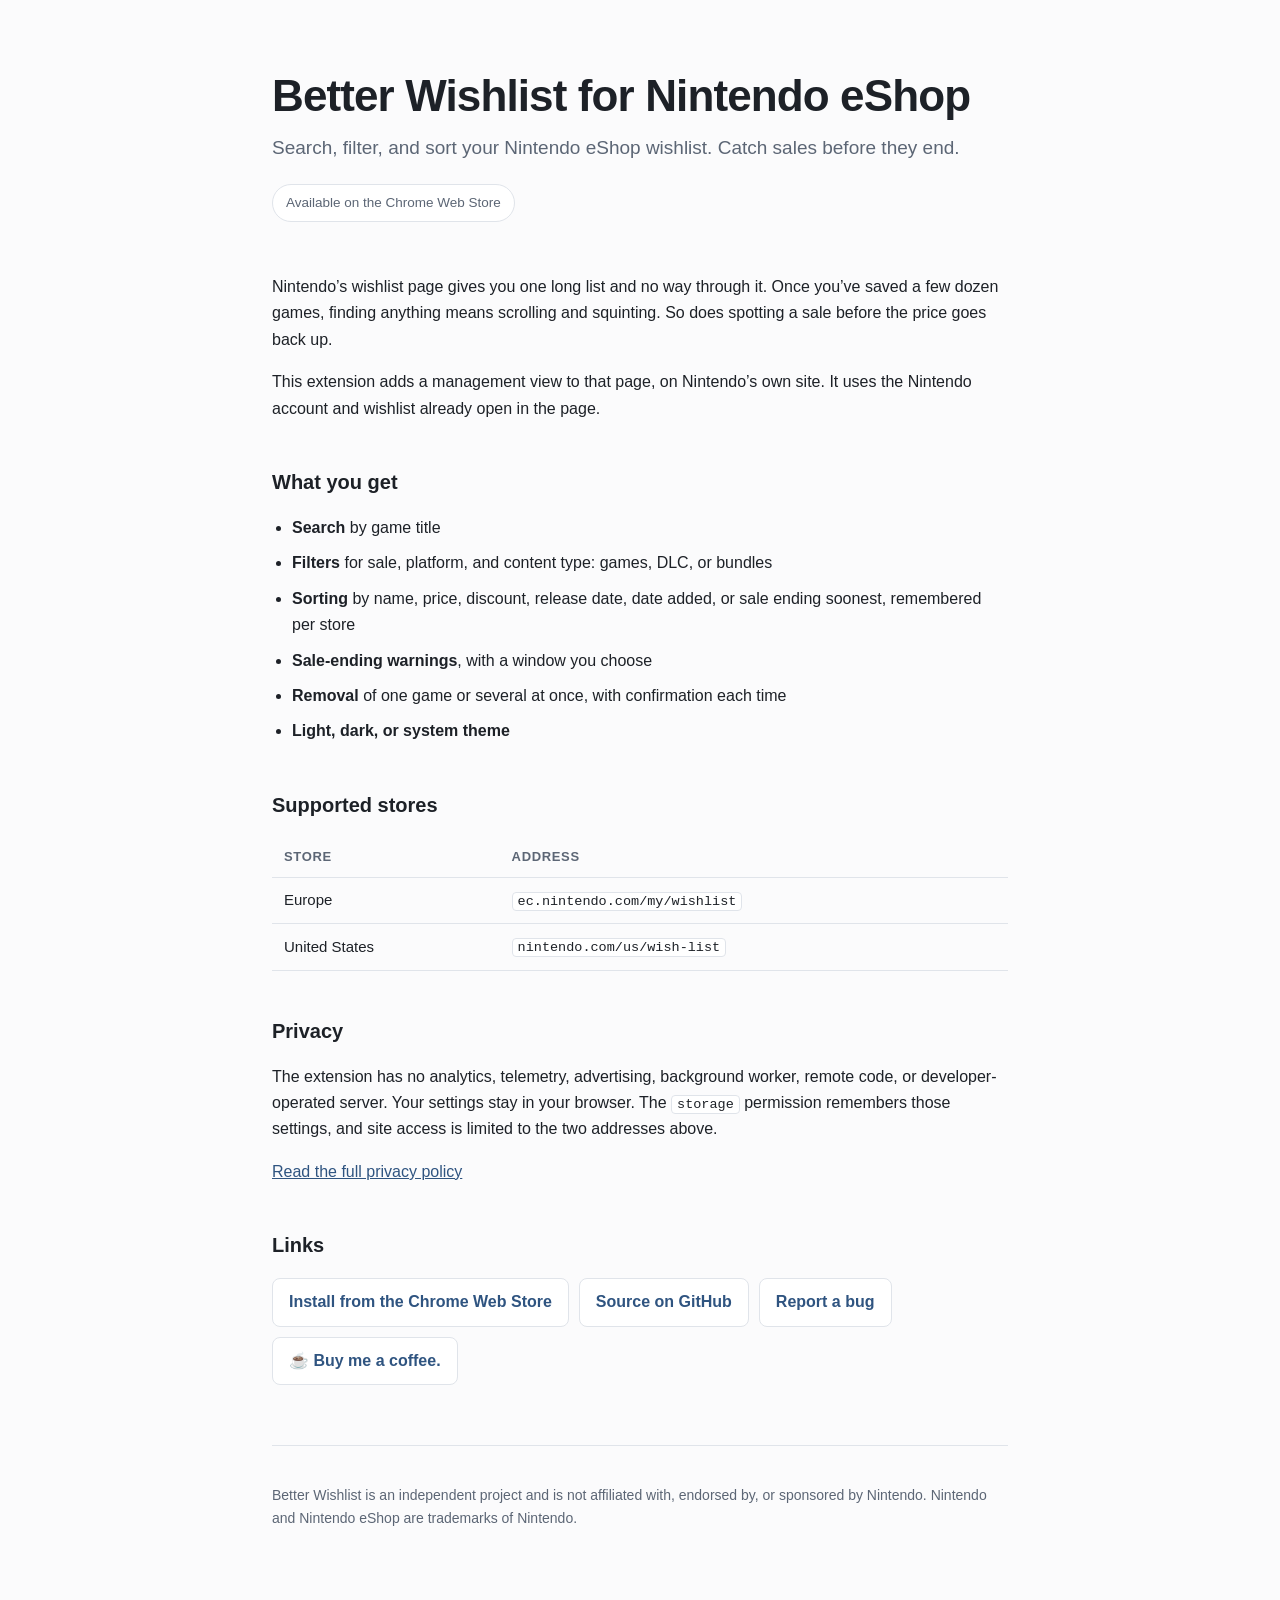
==== index.html @ ea4e4dca "Sync release surface for version 1.0.1 Generated from the private repository at master@8aa69d8." ====
<!doctype html>
<html lang="en">
<head>
<meta charset="utf-8">
<meta name="viewport" content="width=device-width, initial-scale=1">
<title>Better Wishlist for Nintendo eShop</title>
<meta name="description" content="A Chrome extension that adds search, filters, sorting, and sale timing to your Nintendo eShop wishlist.">
<style>
  :root {
    color-scheme: light dark;
    --bg: #fbfbfc;
    --surface: #fff;
    --text: #1d2127;
    --muted: #5c6675;
    --border: #e0e4ea;
    --link: #2f5480;
  }
  @media (prefers-color-scheme: dark) {
    :root {
      --bg: #12151a;
      --surface: #191d24;
      --text: #e9edf3;
      --muted: #a3aebd;
      --border: #2d353f;
      --link: #93bdf0;
    }
  }
  * { box-sizing: border-box; }
  body {
    margin: 0;
    padding: 0 20px 80px;
    background: var(--bg);
    color: var(--text);
    font: 16px/1.65 -apple-system, BlinkMacSystemFont, "Segoe UI", Roboto, sans-serif;
  }
  main { max-width: 46rem; margin: 0 auto; }
  header { padding: 72px 0 36px; }
  h1 { margin: 0 0 12px; font-size: clamp(30px, 6vw, 44px); line-height: 1.1; letter-spacing: -0.02em; }
  .tagline { margin: 0; font-size: 19px; color: var(--muted); }
  h2 { margin: 44px 0 14px; font-size: 20px; }
  a { color: var(--link); }
  ul { padding-left: 1.25em; }
  li { margin: 9px 0; }
  .status {
    display: inline-block;
    margin: 20px 0 0;
    padding: 7px 13px;
    border: 1px solid var(--border);
    border-radius: 999px;
    background: var(--surface);
    color: var(--muted);
    font-size: 13.5px;
  }
  table { width: 100%; border-collapse: collapse; margin: 8px 0; font-size: 15px; }
  th, td { padding: 10px 12px; border-bottom: 1px solid var(--border); text-align: left; }
  th { color: var(--muted); font-size: 13px; text-transform: uppercase; letter-spacing: 0.05em; }
  code {
    padding: 1px 5px;
    border: 1px solid var(--border);
    border-radius: 4px;
    background: var(--surface);
    font-size: 13.5px;
  }
  .links { display: flex; flex-wrap: wrap; gap: 10px; margin-top: 16px; }
  .links a {
    padding: 10px 16px;
    border: 1px solid var(--border);
    border-radius: 8px;
    background: var(--surface);
    text-decoration: none;
    font-weight: 600;
  }
  .links a:hover { border-color: var(--link); }
  .note { margin-top: 16px; color: var(--muted); font-size: 14px; }
  footer {
    margin-top: 60px;
    padding-top: 24px;
    border-top: 1px solid var(--border);
    color: var(--muted);
    font-size: 14px;
  }
</style>
</head>
<body>
<main>
  <header>
    <h1>Better Wishlist for Nintendo eShop</h1>
    <p class="tagline">Search, filter, and sort your Nintendo eShop wishlist. Catch sales
    before they end.</p>
    <p class="status">Available on the Chrome Web Store</p>
  </header>

  <p>Nintendo&rsquo;s wishlist page gives you one long list and no way through it. Once
  you&rsquo;ve saved a few dozen games, finding anything means scrolling and squinting. So does
  spotting a sale before the price goes back up.</p>

  <p>This extension adds a management view to that page, on Nintendo&rsquo;s own
  site. It uses the Nintendo account and wishlist already open in the page.</p>

  <h2>What you get</h2>
  <ul>
    <li><strong>Search</strong> by game title</li>
    <li><strong>Filters</strong> for sale, platform, and content type: games, DLC, or bundles</li>
    <li><strong>Sorting</strong> by name, price, discount, release date, date added, or sale
      ending soonest, remembered per store</li>
    <li><strong>Sale-ending warnings</strong>, with a window you choose</li>
    <li><strong>Removal</strong> of one game or several at once, with confirmation each time</li>
    <li><strong>Light, dark, or system theme</strong></li>
  </ul>

  <h2>Supported stores</h2>
  <table>
    <thead><tr><th>Store</th><th>Address</th></tr></thead>
    <tbody>
      <tr><td>Europe</td><td><code>ec.nintendo.com/my/wishlist</code></td></tr>
      <tr><td>United States</td><td><code>nintendo.com/us/wish-list</code></td></tr>
    </tbody>
  </table>

  <h2>Privacy</h2>
  <p>The extension has no analytics, telemetry, advertising, background worker, remote
  code, or developer-operated server. Your settings stay in your browser. The
  <code>storage</code> permission remembers those settings, and site access is limited to the
  two addresses above.</p>
  <p><a href="privacy.html">Read the full privacy policy</a></p>

  <h2>Links</h2>
  <div class="links">
    <a href="https://chrome.google.com/webstore/detail/jlibjocfcijoaflpjmaibdehimjadpeg">Install from the Chrome Web Store</a>
    <a href="https://github.com/renaudguerin/better-nintendo-wishlist">Source on GitHub</a>
    <a href="https://github.com/renaudguerin/better-nintendo-wishlist/issues">Report a bug</a>
    <a href="https://ko-fi.com/renaudguerin" target="_blank" rel="noopener noreferrer">☕️ Buy me a coffee.</a>
  </div>

  <footer>
    <p>Better Wishlist is an independent project and is not affiliated with, endorsed by,
    or sponsored by Nintendo. Nintendo and Nintendo eShop are trademarks of Nintendo.</p>
  </footer>
</main>
</body>
</html>
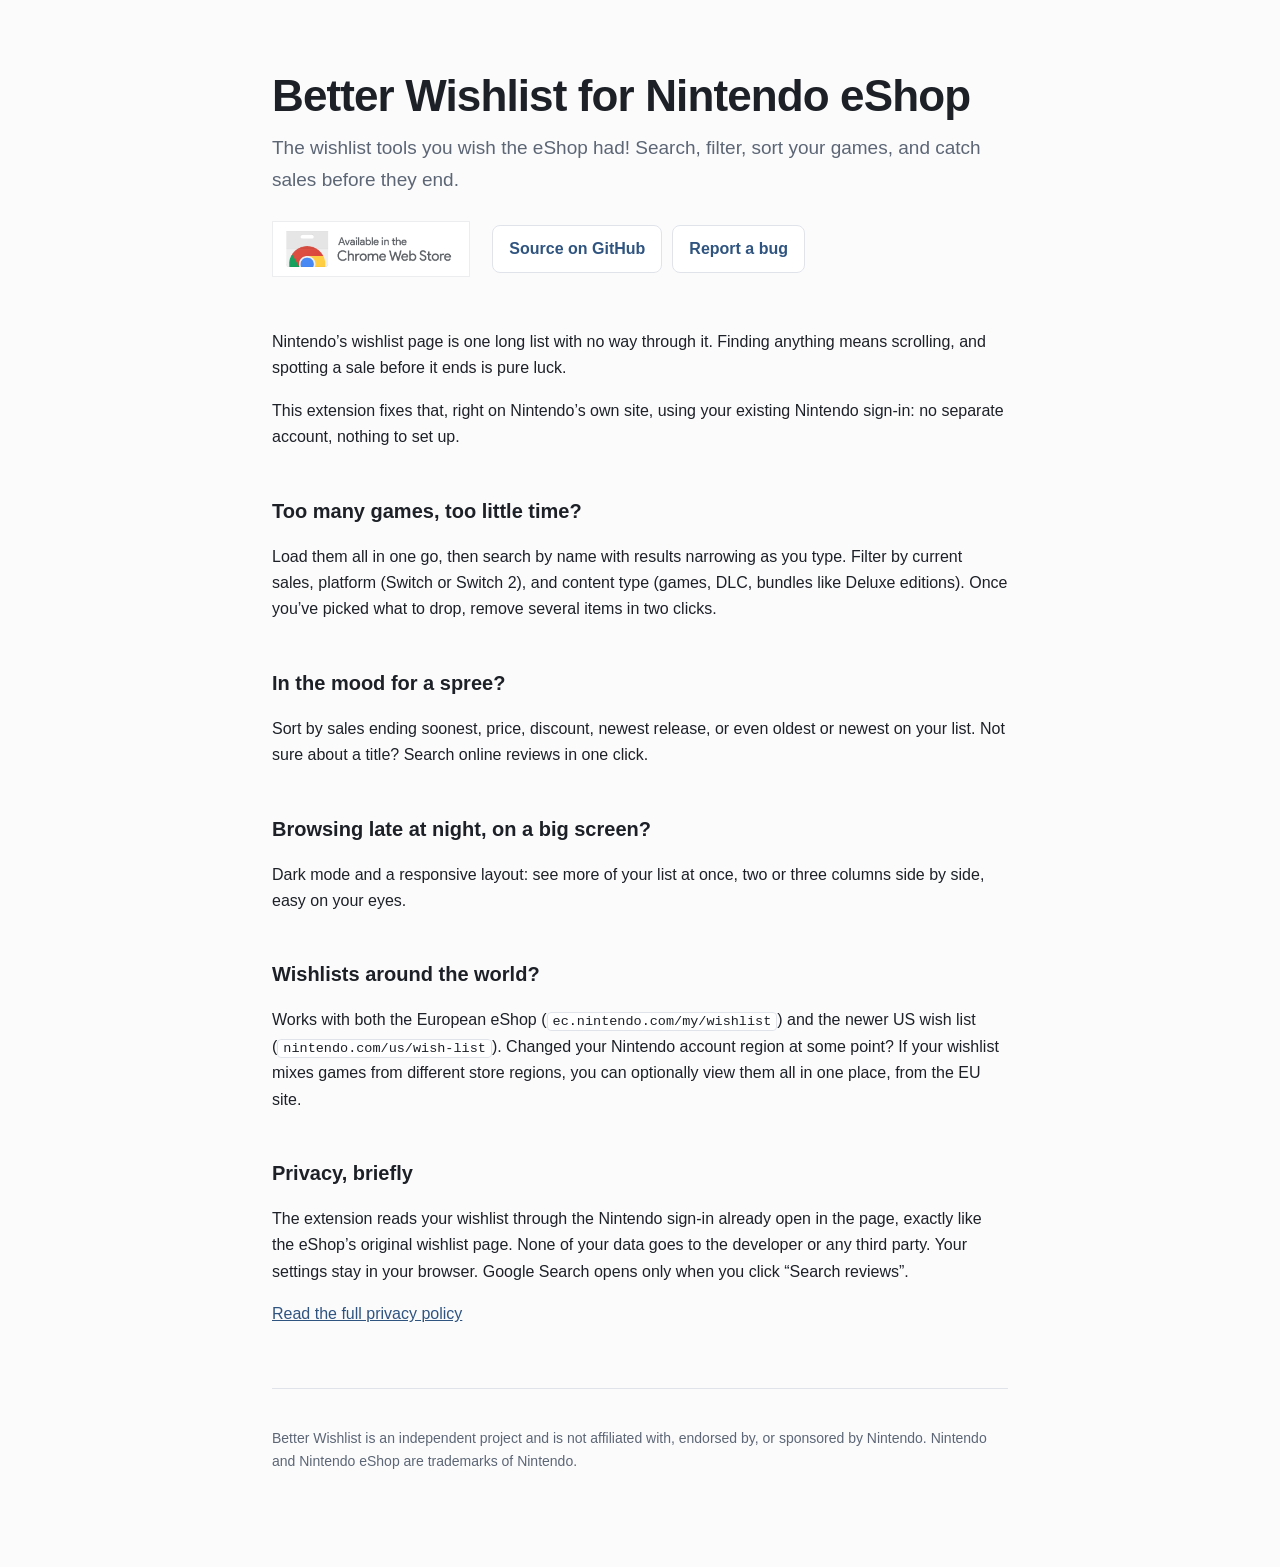
==== commit 96d094d0: "Sync release surface for version 1.0.1 Generated from the private repository at master@3d04f1f." ====
--- a/index.html
+++ b/index.html
@@ -4,7 +4,7 @@
 <meta charset="utf-8">
 <meta name="viewport" content="width=device-width, initial-scale=1">
 <title>Better Wishlist for Nintendo eShop</title>
-<meta name="description" content="A Chrome extension that adds search, filters, sorting, and sale timing to your Nintendo eShop wishlist.">
+  <meta name="description" content="The wishlist tools you wish the eShop had. Search, filter, sort your Nintendo eShop wishlist, and catch sales before they end.">
 <style>
   :root {
     color-scheme: light dark;
@@ -41,19 +41,22 @@
   a { color: var(--link); }
   ul { padding-left: 1.25em; }
   li { margin: 9px 0; }
-  .status {
+  .store-badge {
     display: inline-block;
-    margin: 20px 0 0;
-    padding: 7px 13px;
-    border: 1px solid var(--border);
-    border-radius: 999px;
-    background: var(--surface);
-    color: var(--muted);
-    font-size: 13.5px;
   }
-  table { width: 100%; border-collapse: collapse; margin: 8px 0; font-size: 15px; }
-  th, td { padding: 10px 12px; border-bottom: 1px solid var(--border); text-align: left; }
-  th { color: var(--muted); font-size: 13px; text-transform: uppercase; letter-spacing: 0.05em; }
+  .store-badge img {
+    display: block;
+    height: 56px;
+    width: auto;
+  }
+  .hero-row {
+    display: flex;
+    align-items: center;
+    flex-wrap: wrap;
+    gap: 8px 22px;
+    margin-top: 26px;
+  }
+  .hero-row .links { margin-top: 0; }
   code {
     padding: 1px 5px;
     border: 1px solid var(--border);
@@ -85,57 +88,65 @@
 <main>
   <header>
     <h1>Better Wishlist for Nintendo eShop</h1>
-    <p class="tagline">Search, filter, and sort your Nintendo eShop wishlist. Catch sales
-    before they end.</p>
-    <p class="status">Available on the Chrome Web Store</p>
+    <p class="tagline">The wishlist tools you wish the eShop had! Search, filter,
+    sort your games, and catch sales before they end.</p>
+    <div class="hero-row">
+      <a class="store-badge" href="https://chrome.google.com/webstore/detail/jlibjocfcijoaflpjmaibdehimjadpeg" target="_blank" rel="noopener noreferrer">
+        <img src="chrome-web-store-badge.png" alt="Available in the Chrome Web Store" width="340" height="96">
+      </a>
+      <div class="links">
+        <a href="https://github.com/renaudguerin/better-nintendo-wishlist">Source on GitHub</a>
+        <a href="https://github.com/renaudguerin/better-nintendo-wishlist/issues">Report a bug</a>
+      </div>
+    </div>
   </header>
 
-  <p>Nintendo&rsquo;s wishlist page gives you one long list and no way through it. Once
-  you&rsquo;ve saved a few dozen games, finding anything means scrolling and squinting. So does
-  spotting a sale before the price goes back up.</p>
+  <p>Nintendo&rsquo;s wishlist page is one long list with no way through it. Finding
+  anything means scrolling, and spotting a sale before it ends is pure luck.</p>
 
-  <p>This extension adds a management view to that page, on Nintendo&rsquo;s own
-  site. It uses the Nintendo account and wishlist already open in the page.</p>
+  <p>This extension fixes that, right on Nintendo&rsquo;s own site, using your existing
+  Nintendo sign-in: no separate account, nothing to set up.</p>
 
-  <h2>What you get</h2>
-  <ul>
-    <li><strong>Search</strong> by game title</li>
-    <li><strong>Filters</strong> for sale, platform, and content type: games, DLC, or bundles</li>
-    <li><strong>Sorting</strong> by name, price, discount, release date, date added, or sale
-      ending soonest, remembered per store</li>
-    <li><strong>Sale-ending warnings</strong>, with a window you choose</li>
-    <li><strong>Removal</strong> of one game or several at once, with confirmation each time</li>
-    <li><strong>Light, dark, or system theme</strong></li>
-  </ul>
+  <h2>Too many games, too little time?</h2>
+  <p>Load them all in one go, then search by name with results narrowing as you type.
+  Filter by current sales, platform (Switch or Switch&nbsp;2), and content type (games, DLC,
+  bundles like Deluxe editions). Once you&rsquo;ve picked what to drop, remove several items
+  in two clicks.</p>
 
-  <h2>Supported stores</h2>
-  <table>
-    <thead><tr><th>Store</th><th>Address</th></tr></thead>
-    <tbody>
-      <tr><td>Europe</td><td><code>ec.nintendo.com/my/wishlist</code></td></tr>
-      <tr><td>United States</td><td><code>nintendo.com/us/wish-list</code></td></tr>
-    </tbody>
-  </table>
+  <h2>In the mood for a spree?</h2>
+  <p>Sort by sales ending soonest, price, discount, newest release, or even oldest or
+  newest on your list. Not sure about a title? Search online reviews in one click.</p>
 
-  <h2>Privacy</h2>
-  <p>The extension has no analytics, telemetry, advertising, background worker, remote
-  code, or developer-operated server. Your settings stay in your browser. The
-  <code>storage</code> permission remembers those settings, and site access is limited to the
-  two addresses above.</p>
+  <h2>Browsing late at night, on a big screen?</h2>
+  <p>Dark mode and a responsive layout: see more of your list at once, two or three columns
+  side by side, easy on your eyes.</p>
+
+  <h2>Wishlists around the world?</h2>
+  <p>Works with both the European eShop (<code>ec.nintendo.com/my/wishlist</code>) and the
+  newer US wish list (<code>nintendo.com/us/wish-list</code>). Changed your Nintendo account
+  region at some point? If your wishlist mixes games from different store regions, you can
+  optionally view them all in one place, from the EU site.</p>
+
+  <h2>Privacy, briefly</h2>
+  <p>The extension reads your wishlist through the Nintendo sign-in already open in the
+  page, exactly like the eShop&rsquo;s original wishlist page. None of your data goes to the
+  developer or any third party. Your settings stay in your browser. Google Search opens
+  only when you click &ldquo;Search reviews&rdquo;.</p>
   <p><a href="privacy.html">Read the full privacy policy</a></p>
-
-  <h2>Links</h2>
-  <div class="links">
-    <a href="https://chrome.google.com/webstore/detail/jlibjocfcijoaflpjmaibdehimjadpeg">Install from the Chrome Web Store</a>
-    <a href="https://github.com/renaudguerin/better-nintendo-wishlist">Source on GitHub</a>
-    <a href="https://github.com/renaudguerin/better-nintendo-wishlist/issues">Report a bug</a>
-    <a href="https://ko-fi.com/renaudguerin" target="_blank" rel="noopener noreferrer">☕️ Buy me a coffee.</a>
-  </div>
 
   <footer>
     <p>Better Wishlist is an independent project and is not affiliated with, endorsed by,
     or sponsored by Nintendo. Nintendo and Nintendo eShop are trademarks of Nintendo.</p>
   </footer>
 </main>
+<script src='https://storage.ko-fi.com/cdn/scripts/overlay-widget.js'></script>
+<script>
+  kofiWidgetOverlay.draw('renaudguerin', {
+    'type': 'floating-chat',
+    'floating-chat.donateButton.text': 'Tip Me',
+    'floating-chat.donateButton.background-color': '#d9534f',
+    'floating-chat.donateButton.text-color': '#fff'
+  });
+</script>
 </body>
 </html>
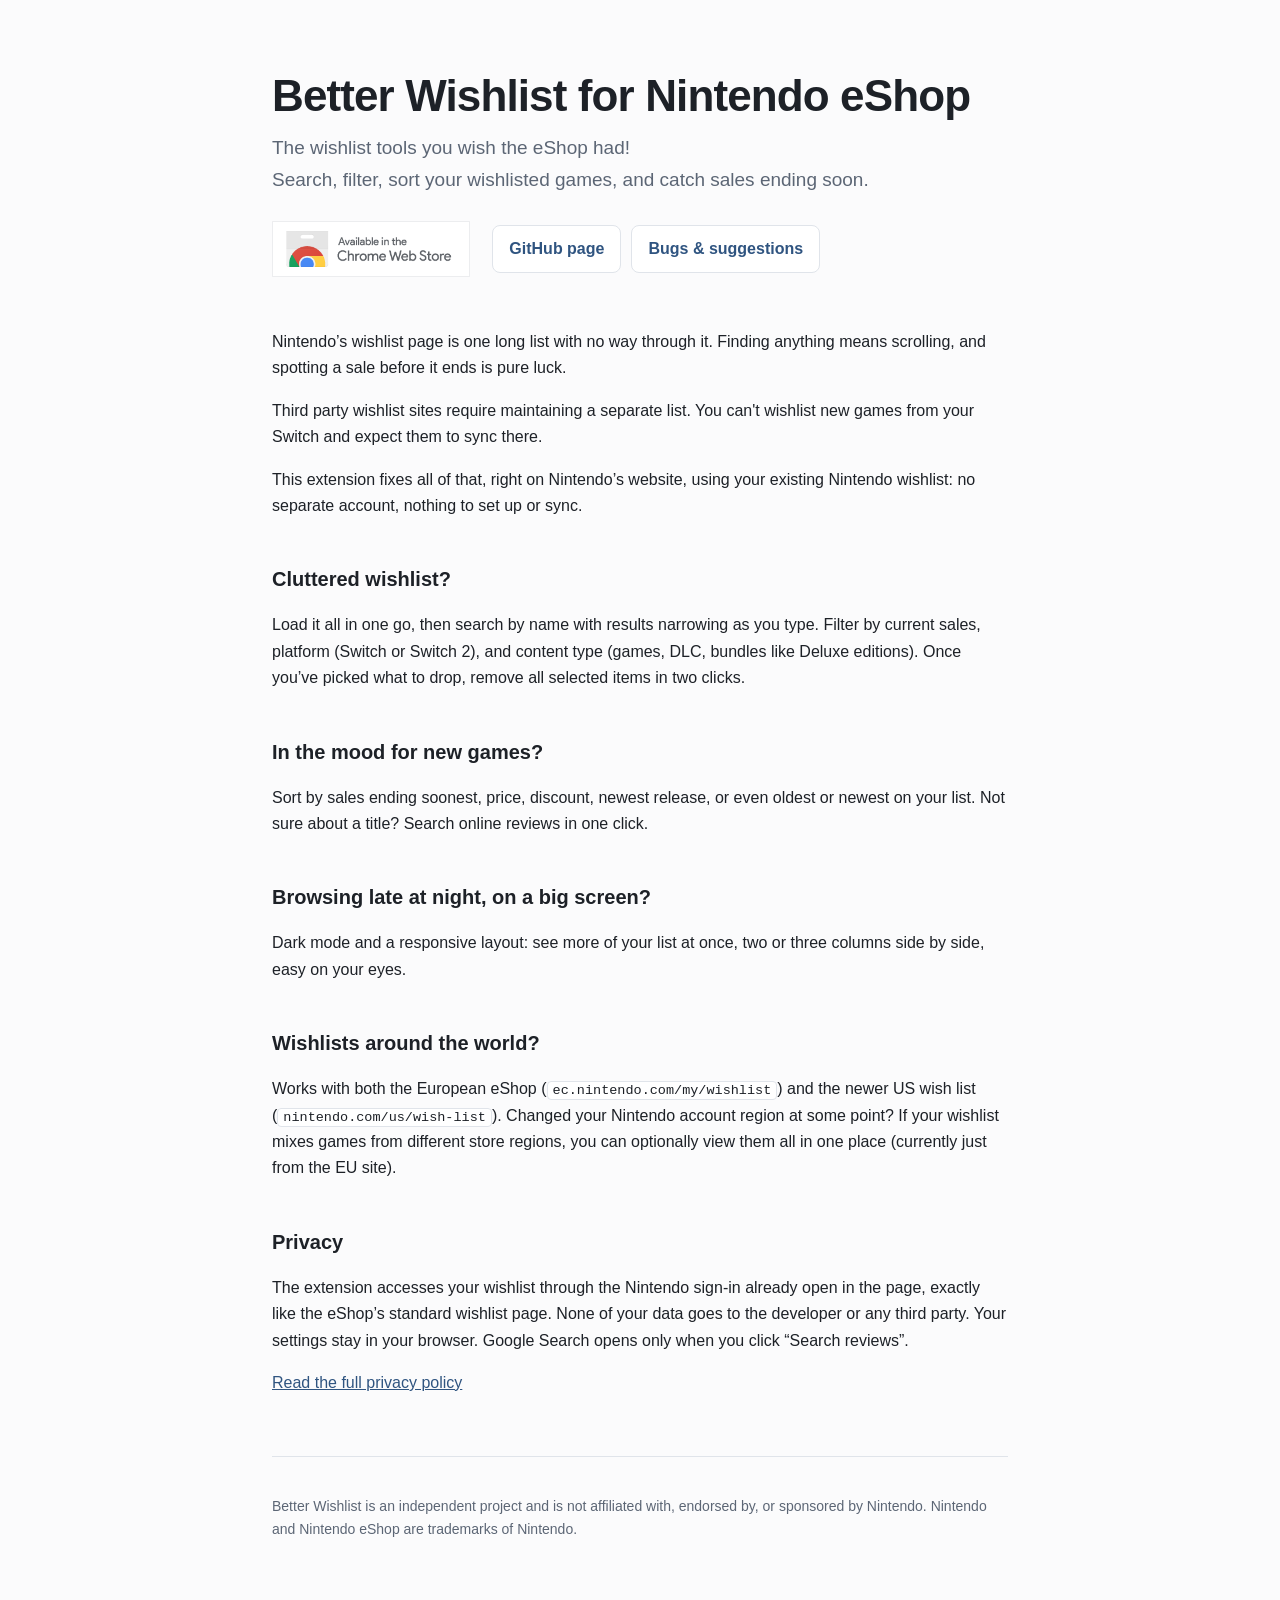
==== commit 46ff4e37: "Sync release surface for version 1.0.1 Generated from the private repository at master@b6cf936." ====
--- a/index.html
+++ b/index.html
@@ -88,15 +88,15 @@
 <main>
   <header>
     <h1>Better Wishlist for Nintendo eShop</h1>
-    <p class="tagline">The wishlist tools you wish the eShop had! Search, filter,
-    sort your games, and catch sales before they end.</p>
+    <p class="tagline">The wishlist tools you wish the eShop had!</p>
+    <p class="tagline">Search, filter, sort your wishlisted games, and catch sales ending soon.</p>
     <div class="hero-row">
       <a class="store-badge" href="https://chrome.google.com/webstore/detail/jlibjocfcijoaflpjmaibdehimjadpeg" target="_blank" rel="noopener noreferrer">
         <img src="chrome-web-store-badge.png" alt="Available in the Chrome Web Store" width="340" height="96">
       </a>
       <div class="links">
-        <a href="https://github.com/renaudguerin/better-nintendo-wishlist">Source on GitHub</a>
-        <a href="https://github.com/renaudguerin/better-nintendo-wishlist/issues">Report a bug</a>
+        <a href="https://github.com/renaudguerin/better-nintendo-wishlist">GitHub page</a>
+        <a href="https://github.com/renaudguerin/better-nintendo-wishlist/issues">Bugs & suggestions</a>
       </div>
     </div>
   </header>
@@ -104,16 +104,19 @@
   <p>Nintendo&rsquo;s wishlist page is one long list with no way through it. Finding
   anything means scrolling, and spotting a sale before it ends is pure luck.</p>
 
-  <p>This extension fixes that, right on Nintendo&rsquo;s own site, using your existing
-  Nintendo sign-in: no separate account, nothing to set up.</p>
+  <p>Third party wishlist sites require maintaining a separate list.
+  You can't wishlist new games from your Switch and expect them to sync there.</p>
 
-  <h2>Too many games, too little time?</h2>
-  <p>Load them all in one go, then search by name with results narrowing as you type.
+  <p>This extension fixes all of that, right on Nintendo&rsquo;s website, using your
+  existing Nintendo wishlist: no separate account, nothing to set up or sync.</p>
+
+  <h2>Cluttered wishlist?</h2>
+  <p>Load it all in one go, then search by name with results narrowing as you type.
   Filter by current sales, platform (Switch or Switch&nbsp;2), and content type (games, DLC,
-  bundles like Deluxe editions). Once you&rsquo;ve picked what to drop, remove several items
+  bundles like Deluxe editions). Once you&rsquo;ve picked what to drop, remove all selected items
   in two clicks.</p>
 
-  <h2>In the mood for a spree?</h2>
+  <h2>In the mood for new games?</h2>
   <p>Sort by sales ending soonest, price, discount, newest release, or even oldest or
   newest on your list. Not sure about a title? Search online reviews in one click.</p>
 
@@ -125,11 +128,11 @@
   <p>Works with both the European eShop (<code>ec.nintendo.com/my/wishlist</code>) and the
   newer US wish list (<code>nintendo.com/us/wish-list</code>). Changed your Nintendo account
   region at some point? If your wishlist mixes games from different store regions, you can
-  optionally view them all in one place, from the EU site.</p>
+  optionally view them all in one place (currently just from the EU site).</p>
 
-  <h2>Privacy, briefly</h2>
-  <p>The extension reads your wishlist through the Nintendo sign-in already open in the
-  page, exactly like the eShop&rsquo;s original wishlist page. None of your data goes to the
+  <h2>Privacy</h2>
+  <p>The extension accesses your wishlist through the Nintendo sign-in already open in the
+  page, exactly like the eShop&rsquo;s standard wishlist page. None of your data goes to the
   developer or any third party. Your settings stay in your browser. Google Search opens
   only when you click &ldquo;Search reviews&rdquo;.</p>
   <p><a href="privacy.html">Read the full privacy policy</a></p>
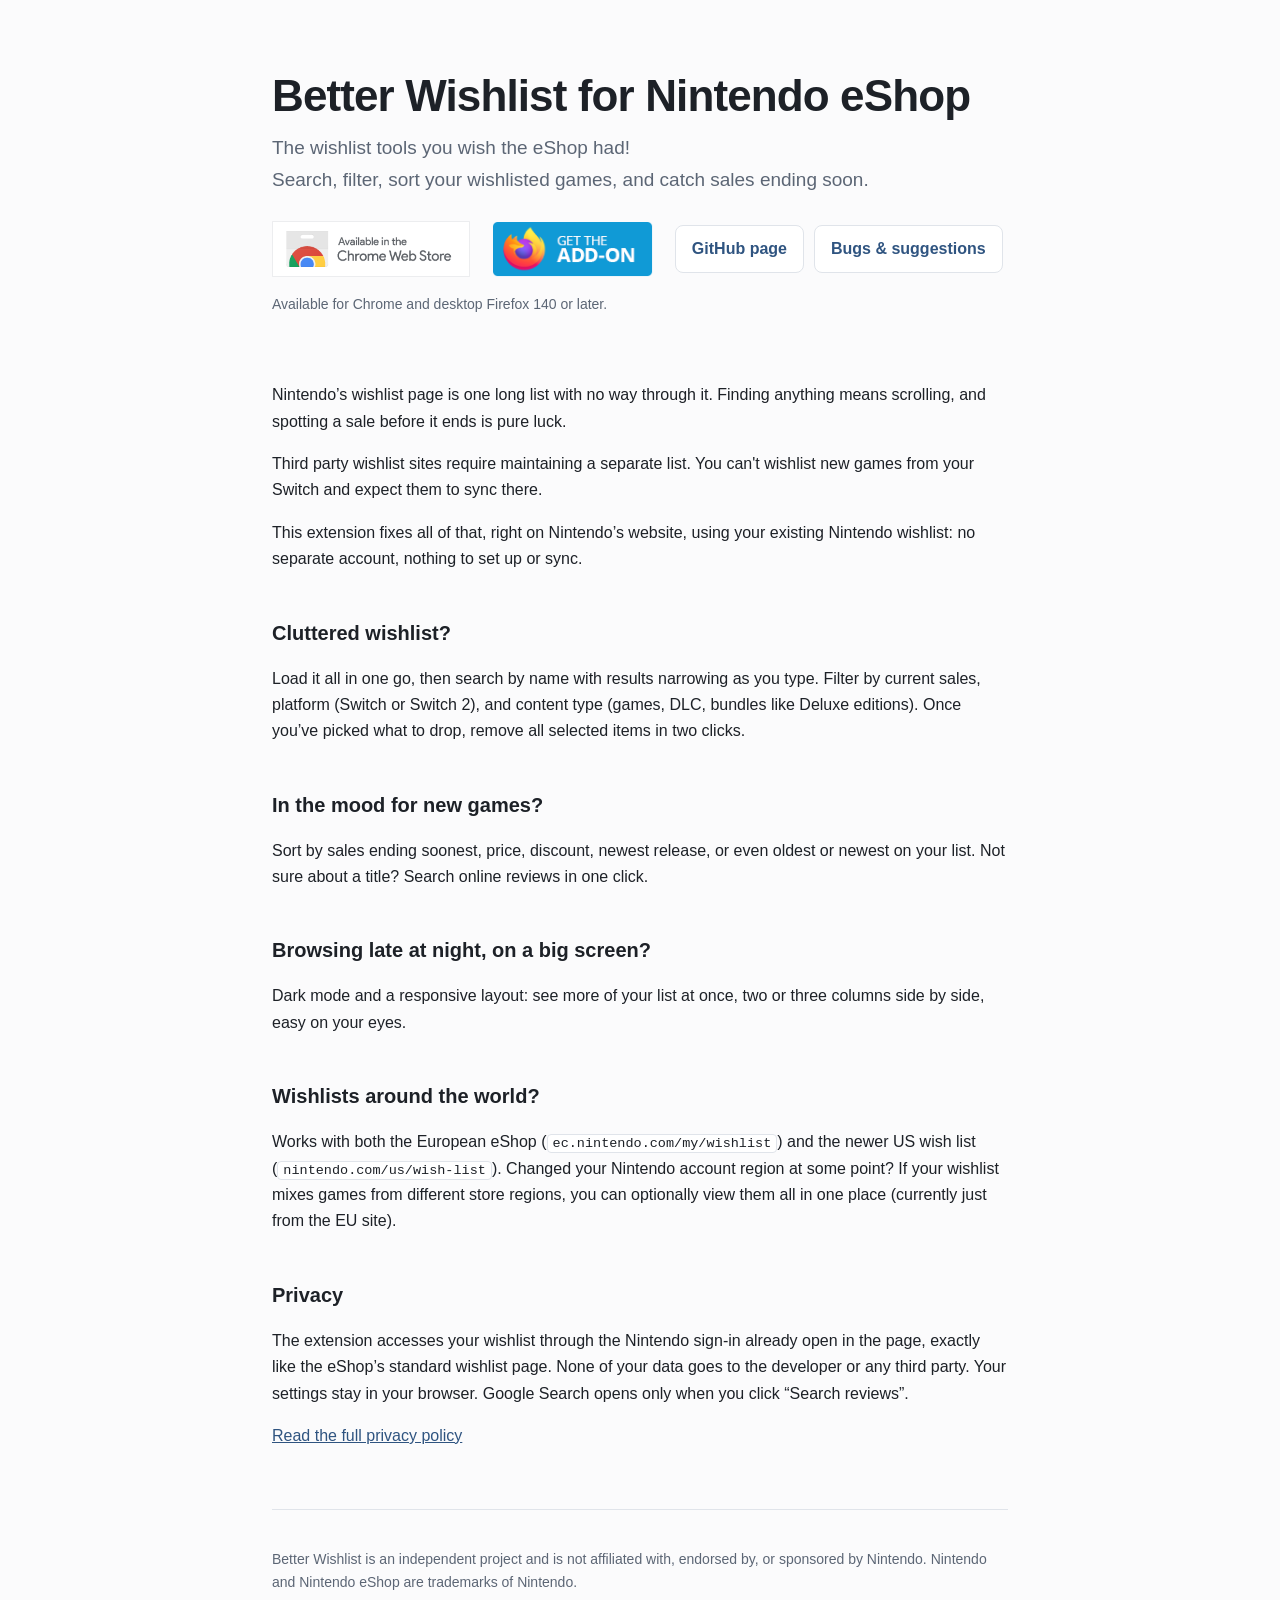
==== commit ab3b4725: "Sync release surface for version 1.0.4 Generated from the private repository at master@a09395a." ====
--- a/index.html
+++ b/index.html
@@ -94,11 +94,16 @@
       <a class="store-badge" href="https://chrome.google.com/webstore/detail/jlibjocfcijoaflpjmaibdehimjadpeg" target="_blank" rel="noopener noreferrer">
         <img src="chrome-web-store-badge.png" alt="Available in the Chrome Web Store" width="340" height="96">
       </a>
+      <!-- Official Mozilla badge: https://blog.mozilla.org/addons/2015/11/promote-your-add-ons-with-the-get-the-add-on-button/ -->
+      <a class="store-badge" href="https://addons.mozilla.org/en-US/firefox/addon/better-wishlist-nintendo-eshop/" target="_blank" rel="noopener noreferrer">
+        <img src="firefox-add-on-badge.png" alt="Get the add-on for Firefox" width="172" height="60">
+      </a>
       <div class="links">
         <a href="https://github.com/renaudguerin/better-nintendo-wishlist">GitHub page</a>
         <a href="https://github.com/renaudguerin/better-nintendo-wishlist/issues">Bugs & suggestions</a>
       </div>
     </div>
+    <p class="note">Available for Chrome and desktop Firefox 140 or later.</p>
   </header>
 
   <p>Nintendo&rsquo;s wishlist page is one long list with no way through it. Finding
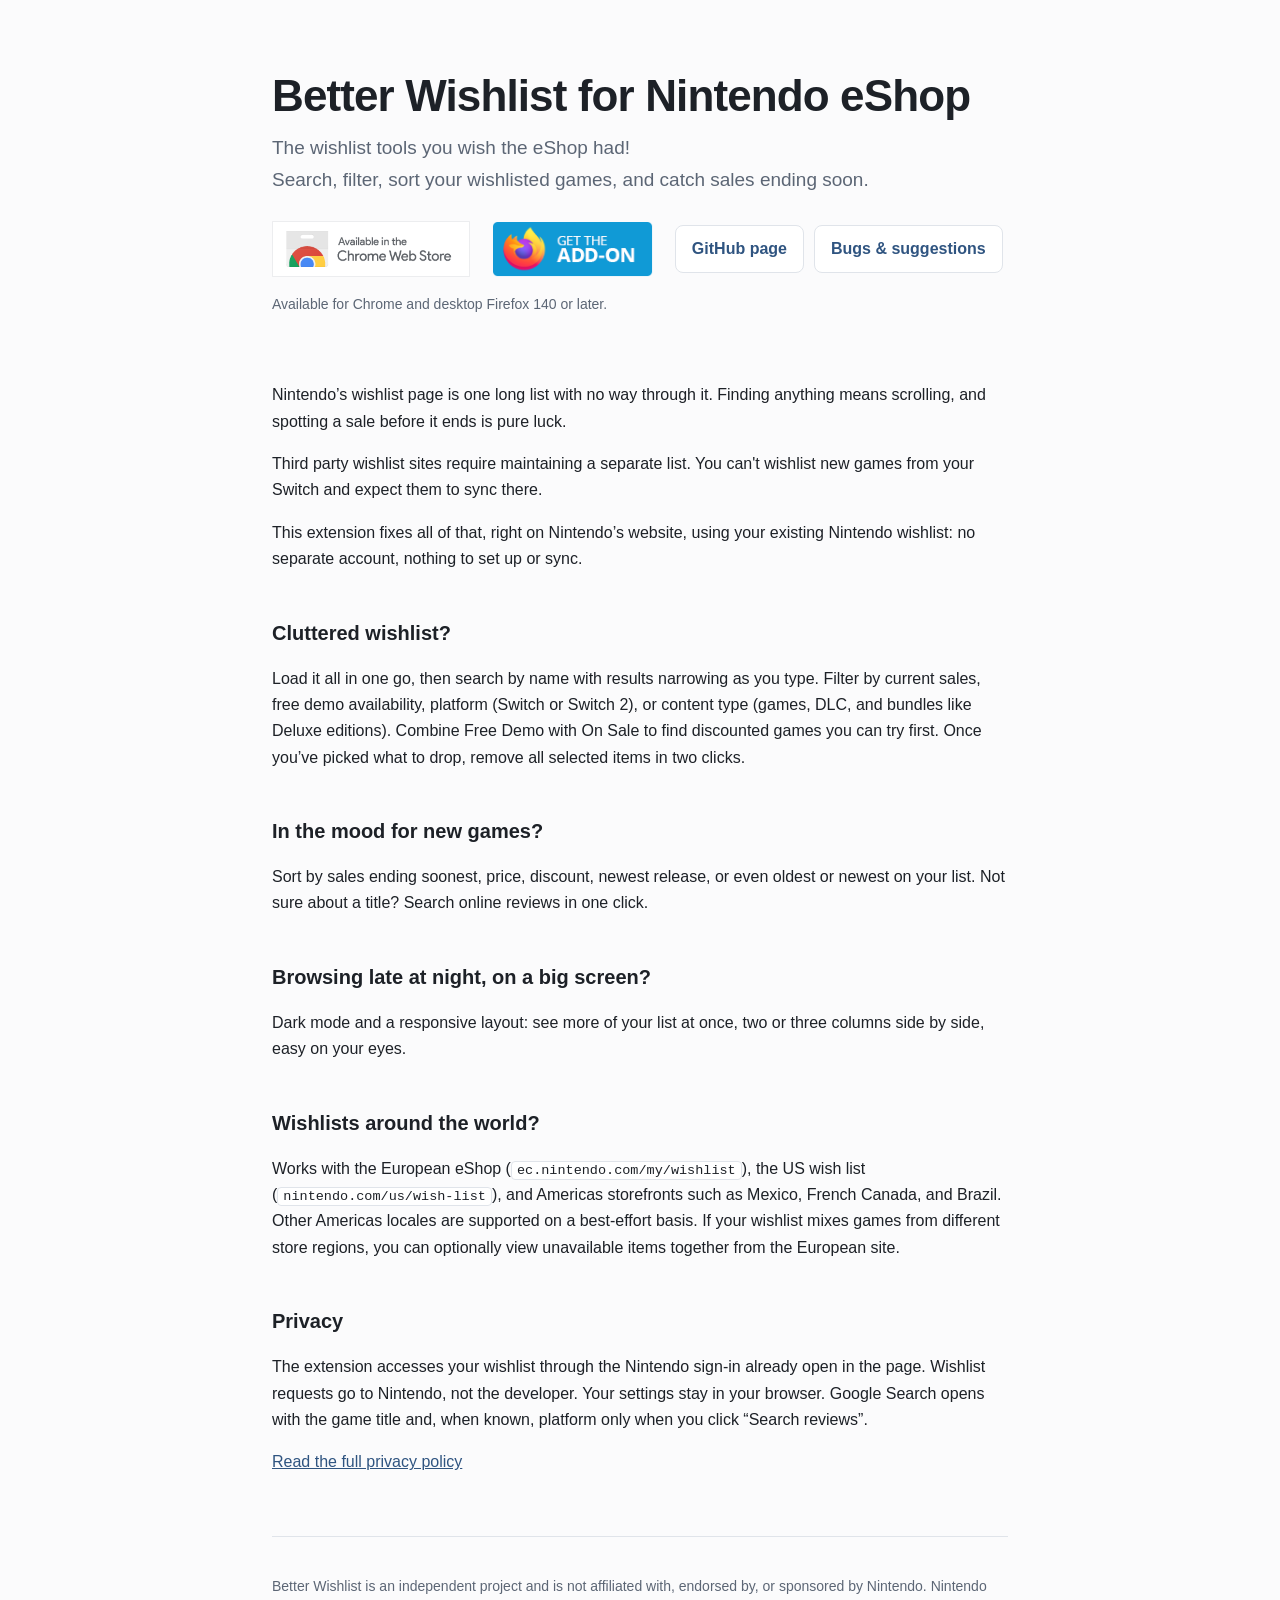
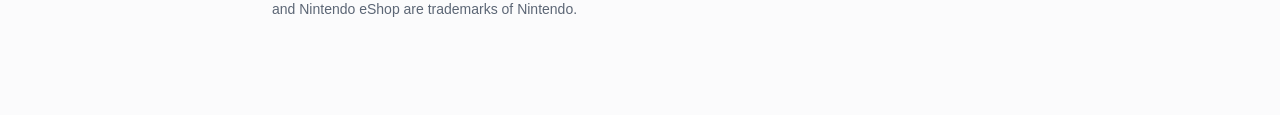
==== commit d4cfe399: "Sync release surface for version 1.1.0 Generated from the private repository at master@cf3a529." ====
--- a/index.html
+++ b/index.html
@@ -117,9 +117,10 @@
 
   <h2>Cluttered wishlist?</h2>
   <p>Load it all in one go, then search by name with results narrowing as you type.
-  Filter by current sales, platform (Switch or Switch&nbsp;2), and content type (games, DLC,
-  bundles like Deluxe editions). Once you&rsquo;ve picked what to drop, remove all selected items
-  in two clicks.</p>
+  Filter by current sales, free demo availability, platform (Switch or Switch&nbsp;2),
+  or content type (games, DLC, and bundles like Deluxe editions). Combine Free Demo with
+  On Sale to find discounted games you can try first. Once you&rsquo;ve picked what to drop,
+  remove all selected items in two clicks.</p>
 
   <h2>In the mood for new games?</h2>
   <p>Sort by sales ending soonest, price, discount, newest release, or even oldest or
@@ -130,16 +131,17 @@
   side by side, easy on your eyes.</p>
 
   <h2>Wishlists around the world?</h2>
-  <p>Works with both the European eShop (<code>ec.nintendo.com/my/wishlist</code>) and the
-  newer US wish list (<code>nintendo.com/us/wish-list</code>). Changed your Nintendo account
-  region at some point? If your wishlist mixes games from different store regions, you can
-  optionally view them all in one place (currently just from the EU site).</p>
+  <p>Works with the European eShop (<code>ec.nintendo.com/my/wishlist</code>), the US wish
+  list (<code>nintendo.com/us/wish-list</code>), and Americas storefronts such as Mexico,
+  French Canada, and Brazil. Other Americas locales are supported on a best-effort basis.
+  If your wishlist mixes games from different store regions, you can optionally view
+  unavailable items together from the European site.</p>
 
   <h2>Privacy</h2>
   <p>The extension accesses your wishlist through the Nintendo sign-in already open in the
-  page, exactly like the eShop&rsquo;s standard wishlist page. None of your data goes to the
-  developer or any third party. Your settings stay in your browser. Google Search opens
-  only when you click &ldquo;Search reviews&rdquo;.</p>
+  page. Wishlist requests go to Nintendo, not the developer. Your settings stay in your
+  browser. Google Search opens with the game title and, when known, platform only when
+  you click &ldquo;Search reviews&rdquo;.</p>
   <p><a href="privacy.html">Read the full privacy policy</a></p>
 
   <footer>
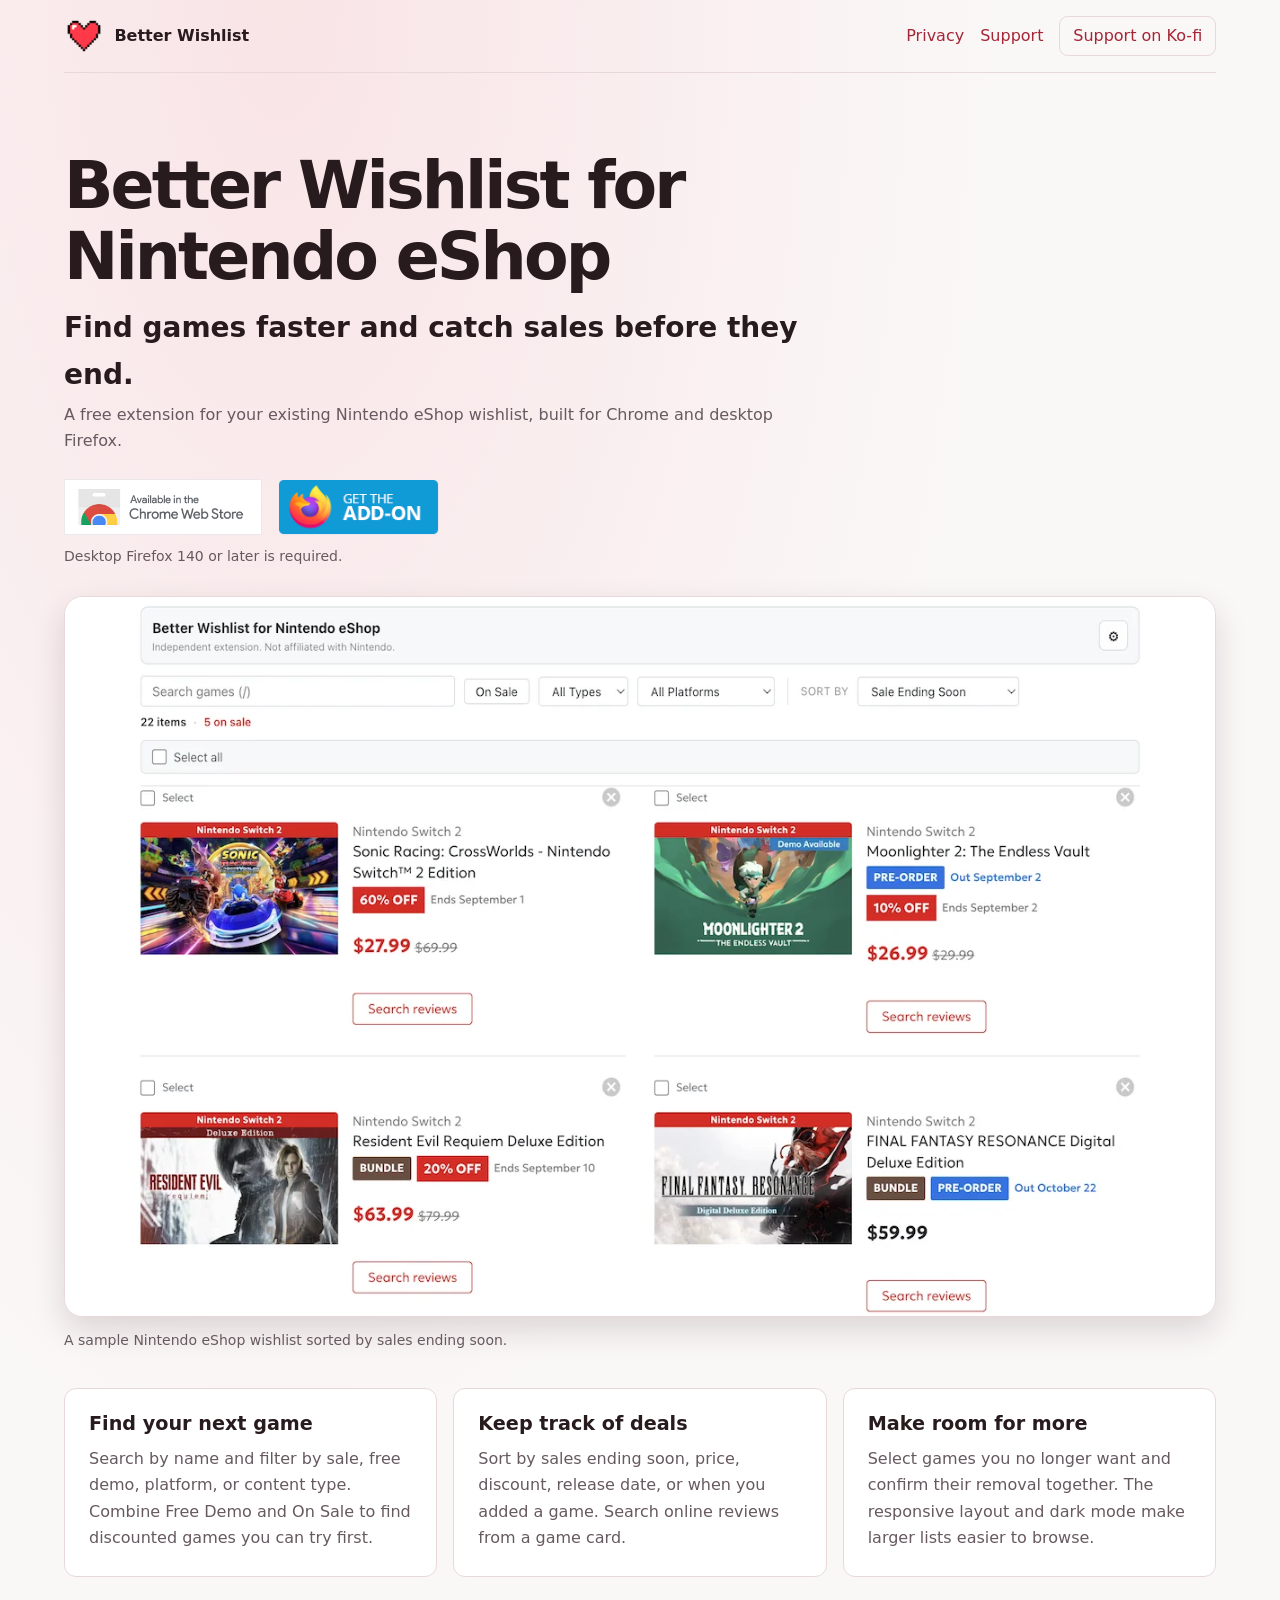
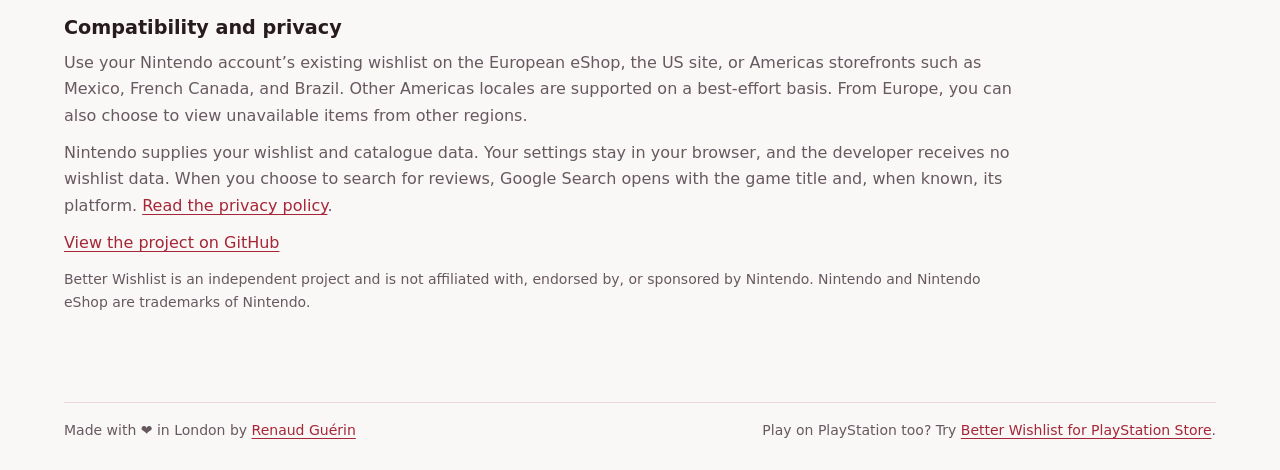
==== commit 6a39ab66: "Publish the Nintendo homepage and PlayStation footer link Website source: b1a9b74 in the private rep" ====
--- a/index.html
+++ b/index.html
@@ -1,162 +1,168 @@
 <!doctype html>
-<html lang="en">
+<html lang="en-GB">
 <head>
-<meta charset="utf-8">
-<meta name="viewport" content="width=device-width, initial-scale=1">
-<title>Better Wishlist for Nintendo eShop</title>
-  <meta name="description" content="The wishlist tools you wish the eShop had. Search, filter, sort your Nintendo eShop wishlist, and catch sales before they end.">
-<style>
-  :root {
-    color-scheme: light dark;
-    --bg: #fbfbfc;
-    --surface: #fff;
-    --text: #1d2127;
-    --muted: #5c6675;
-    --border: #e0e4ea;
-    --link: #2f5480;
-  }
-  @media (prefers-color-scheme: dark) {
+  <meta charset="utf-8">
+  <meta name="viewport" content="width=device-width, initial-scale=1">
+  <meta name="description" content="Search, filter and sort your Nintendo eShop wishlist and catch sales before they end.">
+  <title>Better Wishlist for Nintendo eShop</title>
+  <link rel="icon" href="extension/icons/icon32.png" sizes="32x32">
+  <style>
     :root {
-      --bg: #12151a;
-      --surface: #191d24;
-      --text: #e9edf3;
-      --muted: #a3aebd;
-      --border: #2d353f;
-      --link: #93bdf0;
+      color-scheme: light dark;
+      --background: #faf7f7;
+      --surface: #fff;
+      --text: #271b1e;
+      --muted: #675960;
+      --border: #e8d8da;
+      --accent: #a52636;
+      --glow: #f9e4e6;
+      font-family: system-ui, sans-serif;
     }
-  }
-  * { box-sizing: border-box; }
-  body {
-    margin: 0;
-    padding: 0 20px 80px;
-    background: var(--bg);
-    color: var(--text);
-    font: 16px/1.65 -apple-system, BlinkMacSystemFont, "Segoe UI", Roboto, sans-serif;
-  }
-  main { max-width: 46rem; margin: 0 auto; }
-  header { padding: 72px 0 36px; }
-  h1 { margin: 0 0 12px; font-size: clamp(30px, 6vw, 44px); line-height: 1.1; letter-spacing: -0.02em; }
-  .tagline { margin: 0; font-size: 19px; color: var(--muted); }
-  h2 { margin: 44px 0 14px; font-size: 20px; }
-  a { color: var(--link); }
-  ul { padding-left: 1.25em; }
-  li { margin: 9px 0; }
-  .store-badge {
-    display: inline-block;
-  }
-  .store-badge img {
-    display: block;
-    height: 56px;
-    width: auto;
-  }
-  .hero-row {
-    display: flex;
-    align-items: center;
-    flex-wrap: wrap;
-    gap: 8px 22px;
-    margin-top: 26px;
-  }
-  .hero-row .links { margin-top: 0; }
-  code {
-    padding: 1px 5px;
-    border: 1px solid var(--border);
-    border-radius: 4px;
-    background: var(--surface);
-    font-size: 13.5px;
-  }
-  .links { display: flex; flex-wrap: wrap; gap: 10px; margin-top: 16px; }
-  .links a {
-    padding: 10px 16px;
-    border: 1px solid var(--border);
-    border-radius: 8px;
-    background: var(--surface);
-    text-decoration: none;
-    font-weight: 600;
-  }
-  .links a:hover { border-color: var(--link); }
-  .note { margin-top: 16px; color: var(--muted); font-size: 14px; }
-  footer {
-    margin-top: 60px;
-    padding-top: 24px;
-    border-top: 1px solid var(--border);
-    color: var(--muted);
-    font-size: 14px;
-  }
-</style>
+    @media (prefers-color-scheme: dark) {
+      :root {
+        --background: #1c141a;
+        --surface: #2a1d24;
+        --text: #fff6f7;
+        --muted: #d4bdc4;
+        --border: #4b353f;
+        --accent: #ffb7c0;
+        --glow: #4a2635;
+      }
+    }
+    * { box-sizing: border-box; }
+    body {
+      margin: 0;
+      padding-inline: clamp(1rem, 4vw, 3rem);
+      background: radial-gradient(ellipse at 22% 0%, var(--glow), transparent 44rem), var(--background);
+      color: var(--text);
+      line-height: 1.65;
+    }
+    a { color: var(--accent); text-underline-offset: .2em; }
+    a:focus-visible { outline: 2px solid var(--accent); outline-offset: 4px; }
+    .site-header {
+      display: flex;
+      flex-wrap: wrap;
+      align-items: center;
+      justify-content: space-between;
+      gap: .75rem 1.5rem;
+      max-inline-size: 72rem;
+      margin-inline: auto;
+      padding-block: 1rem;
+      border-block-end: 1px solid var(--border);
+    }
+    .site-header a { text-decoration: none; }
+    .site-header a:hover { text-decoration: underline; }
+    .site-header nav { display: flex; flex-wrap: wrap; align-items: center; gap: 1rem; }
+    .site-header nav a { padding-block: .35rem; }
+    .brand { display: flex; align-items: center; gap: .65rem; color: var(--text); font-weight: 700; }
+    .brand img { display: block; }
+    .support { border: 1px solid var(--border); border-radius: .55rem; padding: .35rem .8rem; }
+    main { max-inline-size: 72rem; margin-inline: auto; padding-block: clamp(2rem, 6vw, 5rem); }
+    h1, h2 { line-height: 1.1; text-wrap: balance; }
+    h1 { max-inline-size: 19ch; margin: 0; font-size: clamp(2.2rem, 1.5rem + 3.2vw, 4.9rem); letter-spacing: -.045em; }
+    h2 { margin-block: 0 .75rem; font-size: 1.2rem; }
+    .intro { max-inline-size: 46rem; }
+    .intro .lead { margin-block: .8rem .25rem; font-size: clamp(1.2rem, 1rem + 1vw, 1.75rem); font-weight: 600; }
+    .intro .description { margin-block: 0; color: var(--muted); }
+    .store-links { display: flex; flex-wrap: wrap; align-items: center; gap: 1rem; margin-block: 1.5rem .35rem; }
+    .store-links a { display: inline-block; border-radius: .4rem; }
+    .store-links img { display: block; inline-size: auto; max-inline-size: 100%; block-size: clamp(2.5rem, 12vw, 3.5rem); }
+    .availability { margin-block: .65rem 0; color: var(--muted); font-size: .875rem; }
+    .wishlist-preview { margin: 1.75rem 0 2.25rem; }
+    .wishlist-preview img {
+      display: block;
+      inline-size: 100%;
+      block-size: auto;
+      border: 1px solid var(--border);
+      border-radius: clamp(.6rem, 2vw, 1.15rem);
+      box-shadow: 0 .85rem 2rem rgb(39 13 24 / .14);
+    }
+    .wishlist-preview figcaption { margin-block-start: .75rem; color: var(--muted); font-size: .875rem; }
+    .features { display: grid; grid-template-columns: repeat(3, minmax(0, 1fr)); gap: 1rem; margin-block-end: 2.5rem; }
+    .feature { padding: clamp(1rem, 2.5vw, 1.5rem); border: 1px solid var(--border); border-radius: .75rem; background: var(--surface); }
+    .feature p { margin: 0; color: var(--muted); }
+    .details { max-inline-size: 60rem; }
+    .details p { margin-block: 0 .7rem; color: var(--muted); }
+    .disclaimer { margin-block: 2rem 0; font-size: .875rem; }
+    .site-footer {
+      display: flex;
+      flex-wrap: wrap;
+      justify-content: space-between;
+      gap: .5rem 1.5rem;
+      max-inline-size: 72rem;
+      margin-inline: auto;
+      padding-block: 1rem 1.75rem;
+      border-block-start: 1px solid var(--border);
+      color: var(--muted);
+      font-size: .875rem;
+    }
+    .site-footer p { margin: 0; }
+    @media (max-width: 47rem) {
+      .features { grid-template-columns: minmax(0, 1fr); }
+    }
+  </style>
 </head>
 <body>
-<main>
-  <header>
-    <h1>Better Wishlist for Nintendo eShop</h1>
-    <p class="tagline">The wishlist tools you wish the eShop had!</p>
-    <p class="tagline">Search, filter, sort your wishlisted games, and catch sales ending soon.</p>
-    <div class="hero-row">
-      <a class="store-badge" href="https://chrome.google.com/webstore/detail/jlibjocfcijoaflpjmaibdehimjadpeg" target="_blank" rel="noopener noreferrer">
-        <img src="chrome-web-store-badge.png" alt="Available in the Chrome Web Store" width="340" height="96">
-      </a>
-      <!-- Official Mozilla badge: https://blog.mozilla.org/addons/2015/11/promote-your-add-ons-with-the-get-the-add-on-button/ -->
-      <a class="store-badge" href="https://addons.mozilla.org/en-US/firefox/addon/better-wishlist-nintendo-eshop/" target="_blank" rel="noopener noreferrer">
-        <img src="firefox-add-on-badge.png" alt="Get the add-on for Firefox" width="172" height="60">
-      </a>
-      <div class="links">
-        <a href="https://github.com/renaudguerin/better-nintendo-wishlist">GitHub page</a>
-        <a href="https://github.com/renaudguerin/better-nintendo-wishlist/issues">Bugs & suggestions</a>
-      </div>
-    </div>
-    <p class="note">Available for Chrome and desktop Firefox 140 or later.</p>
+  <header class="site-header">
+    <a class="brand" href="index.html">
+      <img src="extension/icons/icon48.png" width="40" height="40" alt="">
+      Better Wishlist
+    </a>
+    <nav aria-label="Project">
+      <a href="privacy.html">Privacy</a>
+      <a href="https://github.com/renaudguerin/better-nintendo-wishlist/issues">Support</a>
+      <a class="support" href="https://ko-fi.com/renaudguerin">Support on Ko-fi</a>
+    </nav>
   </header>
 
-  <p>Nintendo&rsquo;s wishlist page is one long list with no way through it. Finding
-  anything means scrolling, and spotting a sale before it ends is pure luck.</p>
+  <main>
+    <div class="intro">
+      <h1>Better Wishlist for Nintendo eShop</h1>
+      <p class="lead">Find games faster and catch sales before they end.</p>
+      <p class="description">A free extension for your existing Nintendo eShop wishlist, built for Chrome and desktop Firefox.</p>
+      <div class="store-links">
+        <a href="https://chrome.google.com/webstore/detail/jlibjocfcijoaflpjmaibdehimjadpeg">
+          <img src="chrome-web-store-badge.png" alt="Available in the Chrome Web Store" width="340" height="96">
+        </a>
+        <a href="https://addons.mozilla.org/en-US/firefox/addon/better-wishlist-nintendo-eshop/">
+          <img src="firefox-add-on-badge.png" alt="Get the add-on for Firefox" width="172" height="60">
+        </a>
+      </div>
+      <p class="availability">Desktop Firefox 140 or later is required.</p>
+    </div>
 
-  <p>Third party wishlist sites require maintaining a separate list.
-  You can't wishlist new games from your Switch and expect them to sync there.</p>
+    <figure class="wishlist-preview">
+      <img src="wishlist-preview.webp" width="1280" height="800" alt="Wishlist cards show game covers, discounts, sale end dates, and review search buttons.">
+      <figcaption>A sample Nintendo eShop wishlist sorted by sales ending soon.</figcaption>
+    </figure>
 
-  <p>This extension fixes all of that, right on Nintendo&rsquo;s website, using your
-  existing Nintendo wishlist: no separate account, nothing to set up or sync.</p>
+    <div class="features">
+      <section class="feature">
+        <h2>Find your next game</h2>
+        <p>Search by name and filter by sale, free demo, platform, or content type. Combine Free Demo and On Sale to find discounted games you can try first.</p>
+      </section>
+      <section class="feature">
+        <h2>Keep track of deals</h2>
+        <p>Sort by sales ending soon, price, discount, release date, or when you added a game. Search online reviews from a game card.</p>
+      </section>
+      <section class="feature">
+        <h2>Make room for more</h2>
+        <p>Select games you no longer want and confirm their removal together. The responsive layout and dark mode make larger lists easier to browse.</p>
+      </section>
+    </div>
 
-  <h2>Cluttered wishlist?</h2>
-  <p>Load it all in one go, then search by name with results narrowing as you type.
-  Filter by current sales, free demo availability, platform (Switch or Switch&nbsp;2),
-  or content type (games, DLC, and bundles like Deluxe editions). Combine Free Demo with
-  On Sale to find discounted games you can try first. Once you&rsquo;ve picked what to drop,
-  remove all selected items in two clicks.</p>
+    <section class="details">
+      <h2>Compatibility and privacy</h2>
+      <p>Use your Nintendo account’s existing wishlist on the European eShop, the US site, or Americas storefronts such as Mexico, French Canada, and Brazil. Other Americas locales are supported on a best-effort basis. From Europe, you can also choose to view unavailable items from other regions.</p>
+      <p>Nintendo supplies your wishlist and catalogue data. Your settings stay in your browser, and the developer receives no wishlist data. When you choose to search for reviews, Google Search opens with the game title and, when known, its platform. <a href="privacy.html">Read the privacy policy</a>.</p>
+      <p><a href="https://github.com/renaudguerin/better-nintendo-wishlist">View the project on GitHub</a></p>
+      <p class="disclaimer">Better Wishlist is an independent project and is not affiliated with, endorsed by, or sponsored by Nintendo. Nintendo and Nintendo eShop are trademarks of Nintendo.</p>
+    </section>
+  </main>
 
-  <h2>In the mood for new games?</h2>
-  <p>Sort by sales ending soonest, price, discount, newest release, or even oldest or
-  newest on your list. Not sure about a title? Search online reviews in one click.</p>
-
-  <h2>Browsing late at night, on a big screen?</h2>
-  <p>Dark mode and a responsive layout: see more of your list at once, two or three columns
-  side by side, easy on your eyes.</p>
-
-  <h2>Wishlists around the world?</h2>
-  <p>Works with the European eShop (<code>ec.nintendo.com/my/wishlist</code>), the US wish
-  list (<code>nintendo.com/us/wish-list</code>), and Americas storefronts such as Mexico,
-  French Canada, and Brazil. Other Americas locales are supported on a best-effort basis.
-  If your wishlist mixes games from different store regions, you can optionally view
-  unavailable items together from the European site.</p>
-
-  <h2>Privacy</h2>
-  <p>The extension accesses your wishlist through the Nintendo sign-in already open in the
-  page. Wishlist requests go to Nintendo, not the developer. Your settings stay in your
-  browser. Google Search opens with the game title and, when known, platform only when
-  you click &ldquo;Search reviews&rdquo;.</p>
-  <p><a href="privacy.html">Read the full privacy policy</a></p>
-
-  <footer>
-    <p>Better Wishlist is an independent project and is not affiliated with, endorsed by,
-    or sponsored by Nintendo. Nintendo and Nintendo eShop are trademarks of Nintendo.</p>
+  <footer class="site-footer">
+    <p>Made with ❤️ in London by <a href="https://renaudguerin.net">Renaud Guérin</a></p>
+    <p>Play on PlayStation too? Try <a href="https://renaudguerin.github.io/better-playstation-wishlist/">Better Wishlist for PlayStation Store</a>.</p>
   </footer>
-</main>
-<script src='https://storage.ko-fi.com/cdn/scripts/overlay-widget.js'></script>
-<script>
-  kofiWidgetOverlay.draw('renaudguerin', {
-    'type': 'floating-chat',
-    'floating-chat.donateButton.text': 'Tip Me',
-    'floating-chat.donateButton.background-color': '#d9534f',
-    'floating-chat.donateButton.text-color': '#fff'
-  });
-</script>
 </body>
 </html>
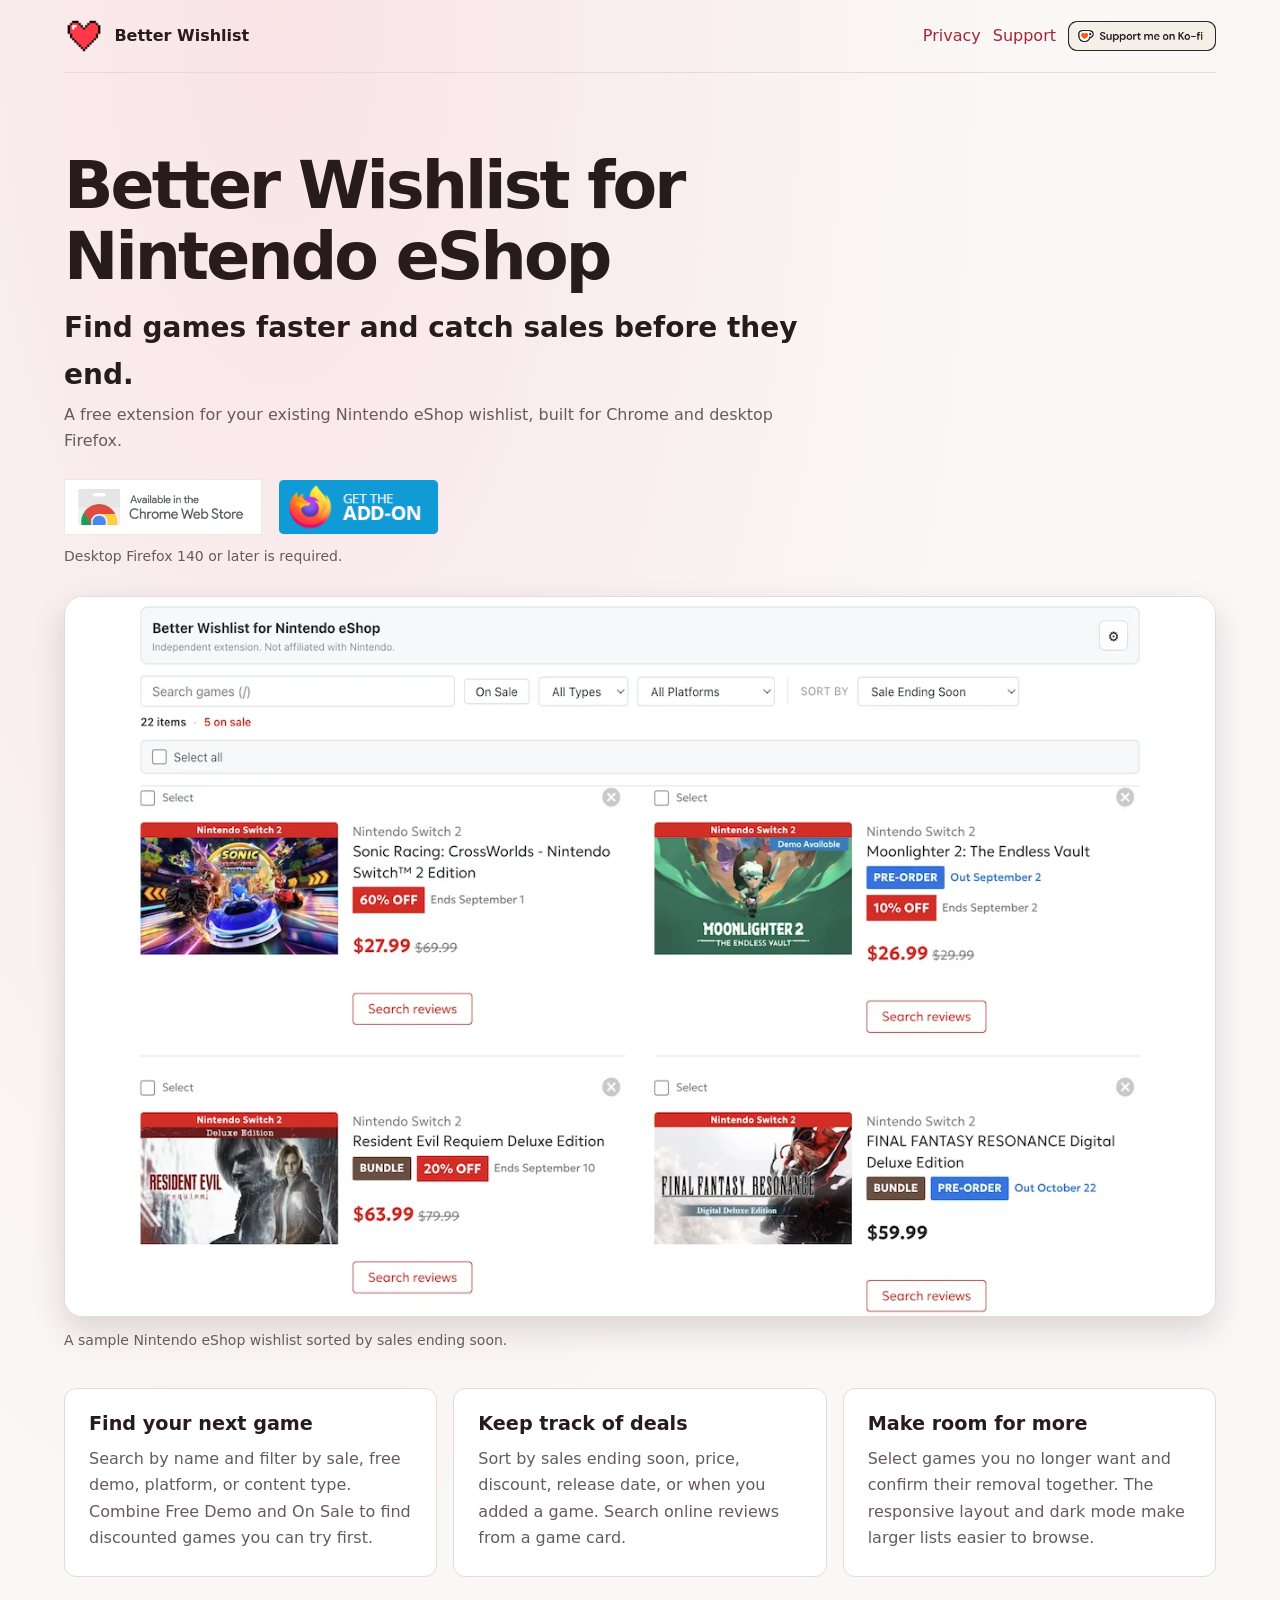
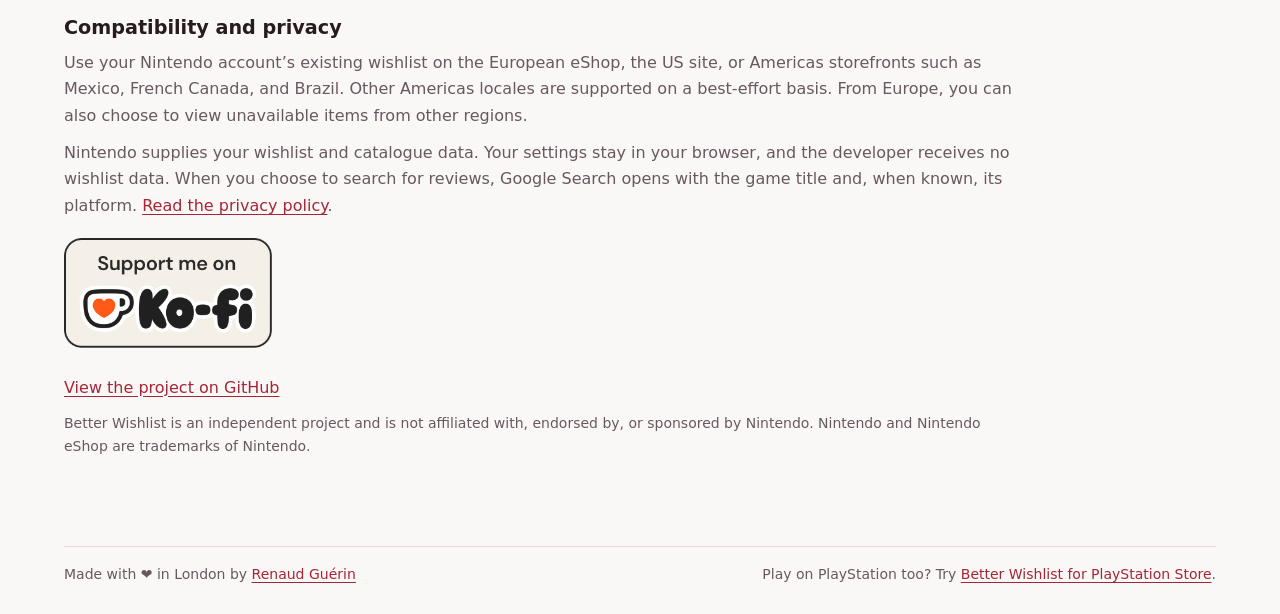
==== commit efc8b54f: "Add matching Ko-fi buttons to the Nintendo homepage Website source: 02e9ae8 in the private repositor" ====
--- a/index.html
+++ b/index.html
@@ -52,11 +52,11 @@
     }
     .site-header a { text-decoration: none; }
     .site-header a:hover { text-decoration: underline; }
-    .site-header nav { display: flex; flex-wrap: wrap; align-items: center; gap: 1rem; }
+    .site-header nav { display: flex; flex-wrap: wrap; align-items: center; gap: .75rem; }
     .site-header nav a { padding-block: .35rem; }
+    .site-header nav .ko-fi-button { display: inline-grid; min-block-size: 2.5rem; place-items: center; padding-block: 0; }
     .brand { display: flex; align-items: center; gap: .65rem; color: var(--text); font-weight: 700; }
     .brand img { display: block; }
-    .support { border: 1px solid var(--border); border-radius: .55rem; padding: .35rem .8rem; }
     main { max-inline-size: 72rem; margin-inline: auto; padding-block: clamp(2rem, 6vw, 5rem); }
     h1, h2 { line-height: 1.1; text-wrap: balance; }
     h1 { max-inline-size: 19ch; margin: 0; font-size: clamp(2.2rem, 1.5rem + 3.2vw, 4.9rem); letter-spacing: -.045em; }
@@ -83,6 +83,8 @@
     .feature p { margin: 0; color: var(--muted); }
     .details { max-inline-size: 60rem; }
     .details p { margin-block: 0 .7rem; color: var(--muted); }
+    .ko-fi-support { display: inline-block; max-inline-size: 100%; margin-block: .45rem; }
+    .ko-fi-support img { display: block; inline-size: 13rem; max-inline-size: 100%; block-size: auto; }
     .disclaimer { margin-block: 2rem 0; font-size: .875rem; }
     .site-footer {
       display: flex;
@@ -111,7 +113,9 @@
     <nav aria-label="Project">
       <a href="privacy.html">Privacy</a>
       <a href="https://github.com/renaudguerin/better-nintendo-wishlist/issues">Support</a>
-      <a class="support" href="https://ko-fi.com/renaudguerin">Support on Ko-fi</a>
+      <a class="ko-fi-button" href="https://ko-fi.com/renaudguerin">
+        <img src="ko-fi-button.avif" width="148" height="30" alt="Support me on Ko-fi">
+      </a>
     </nav>
   </header>
 
@@ -155,6 +159,11 @@
       <h2>Compatibility and privacy</h2>
       <p>Use your Nintendo account’s existing wishlist on the European eShop, the US site, or Americas storefronts such as Mexico, French Canada, and Brazil. Other Americas locales are supported on a best-effort basis. From Europe, you can also choose to view unavailable items from other regions.</p>
       <p>Nintendo supplies your wishlist and catalogue data. Your settings stay in your browser, and the developer receives no wishlist data. When you choose to search for reviews, Google Search opens with the game title and, when known, its platform. <a href="privacy.html">Read the privacy policy</a>.</p>
+      <p>
+        <a class="ko-fi-support" href="https://ko-fi.com/renaudguerin">
+          <img src="ko-fi-support.avif" width="672" height="356" loading="lazy" alt="Support me on Ko-fi">
+        </a>
+      </p>
       <p><a href="https://github.com/renaudguerin/better-nintendo-wishlist">View the project on GitHub</a></p>
       <p class="disclaimer">Better Wishlist is an independent project and is not affiliated with, endorsed by, or sponsored by Nintendo. Nintendo and Nintendo eShop are trademarks of Nintendo.</p>
     </section>
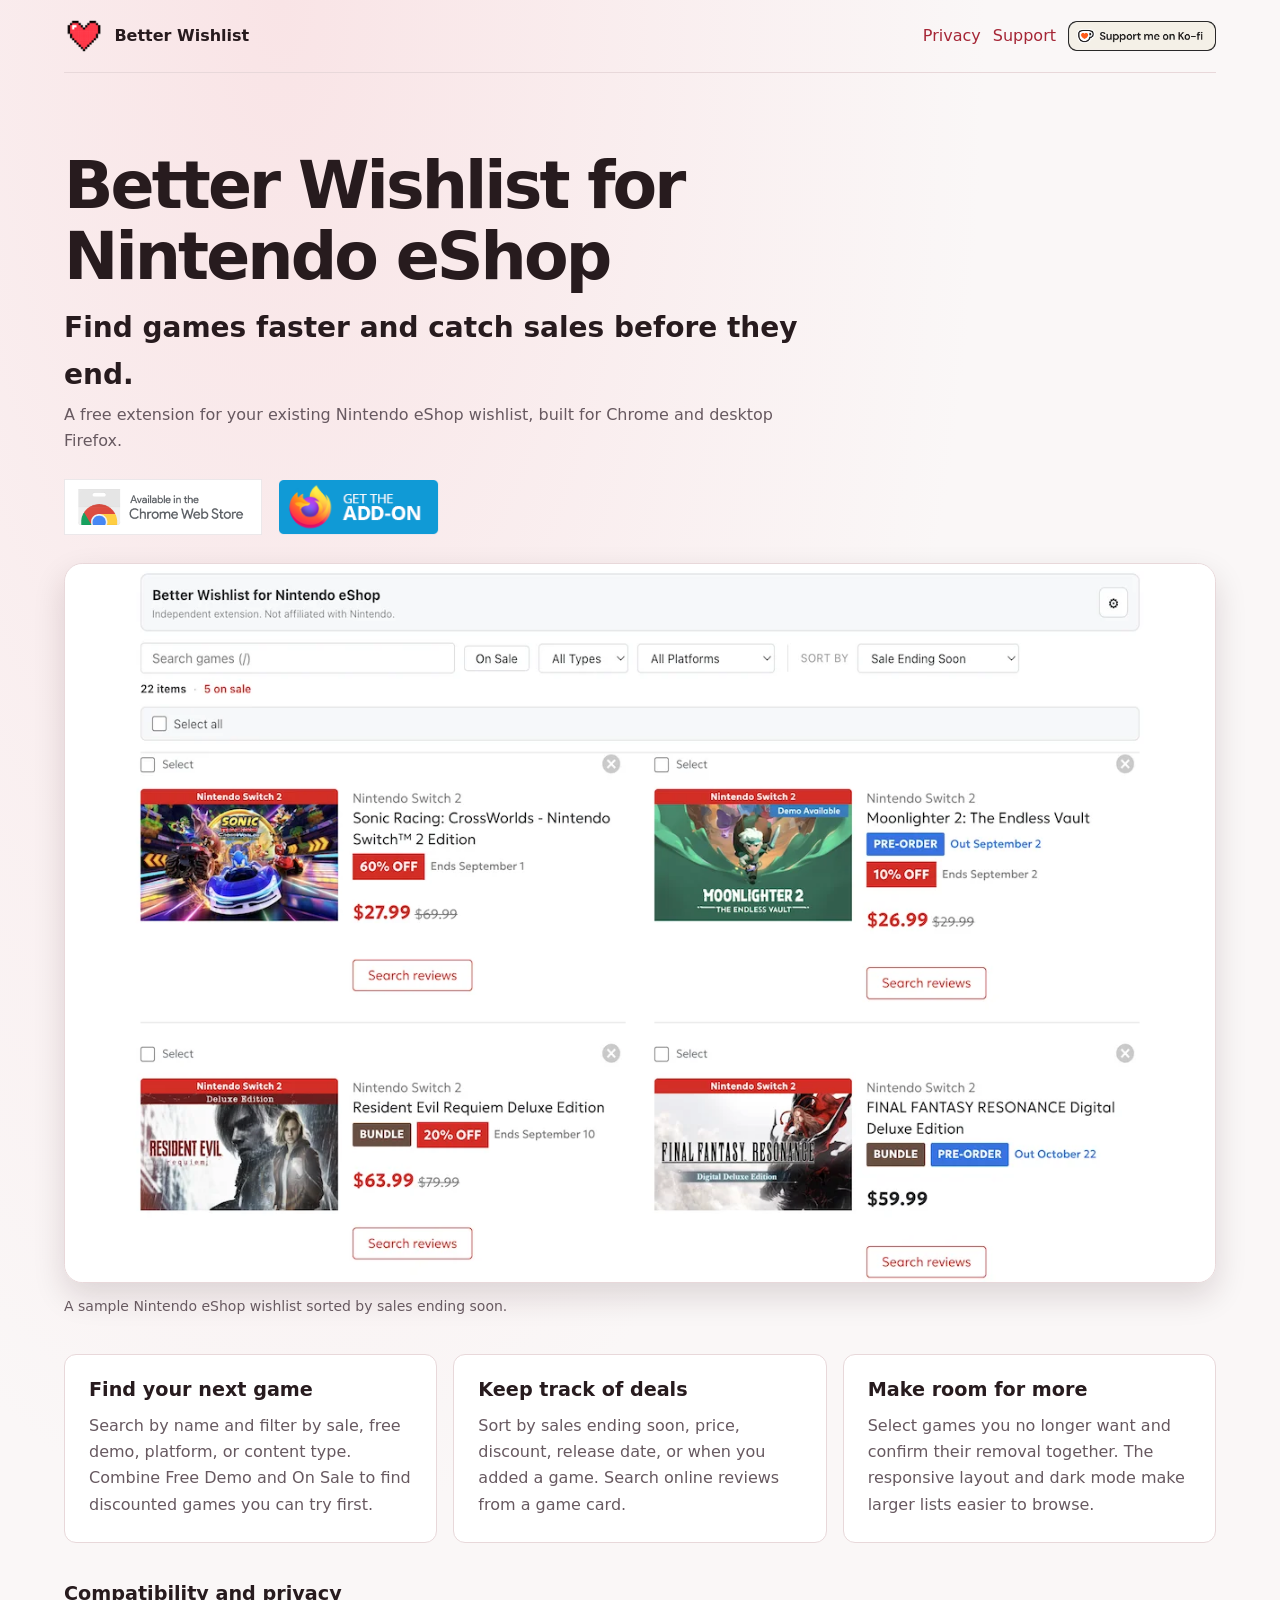
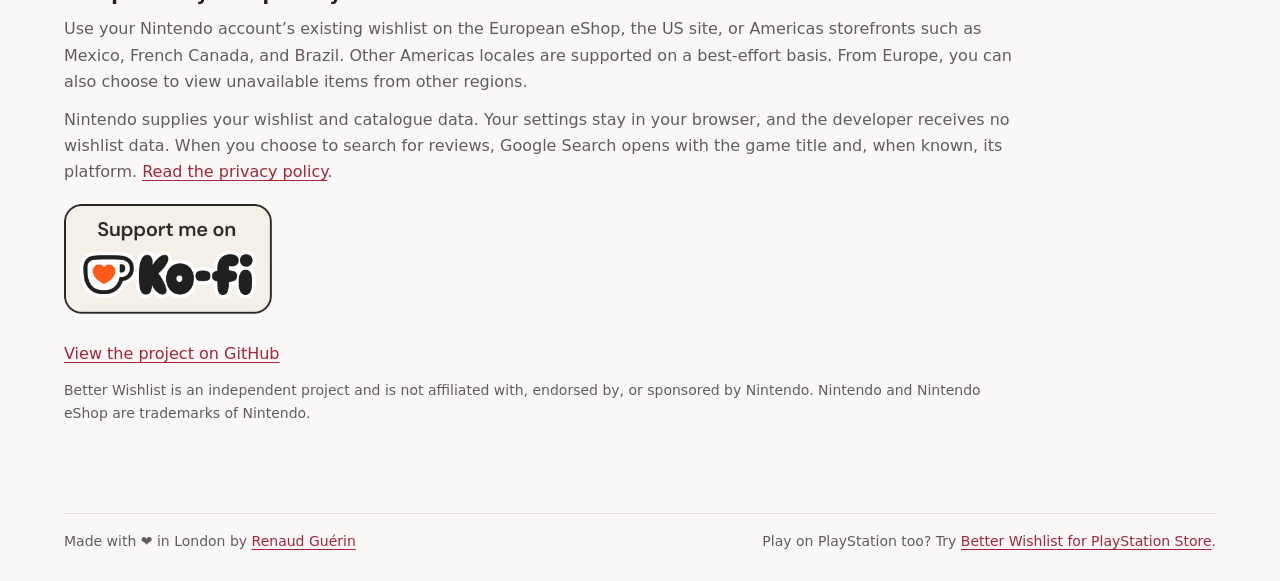
==== commit 16b7e227: "Remove the Firefox version note from the homepage Website source: 1428a6c in the private repository." ====
--- a/index.html
+++ b/index.html
@@ -67,7 +67,6 @@
     .store-links { display: flex; flex-wrap: wrap; align-items: center; gap: 1rem; margin-block: 1.5rem .35rem; }
     .store-links a { display: inline-block; border-radius: .4rem; }
     .store-links img { display: block; inline-size: auto; max-inline-size: 100%; block-size: clamp(2.5rem, 12vw, 3.5rem); }
-    .availability { margin-block: .65rem 0; color: var(--muted); font-size: .875rem; }
     .wishlist-preview { margin: 1.75rem 0 2.25rem; }
     .wishlist-preview img {
       display: block;
@@ -132,7 +131,6 @@
           <img src="firefox-add-on-badge.png" alt="Get the add-on for Firefox" width="172" height="60">
         </a>
       </div>
-      <p class="availability">Desktop Firefox 140 or later is required.</p>
     </div>
 
     <figure class="wishlist-preview">
